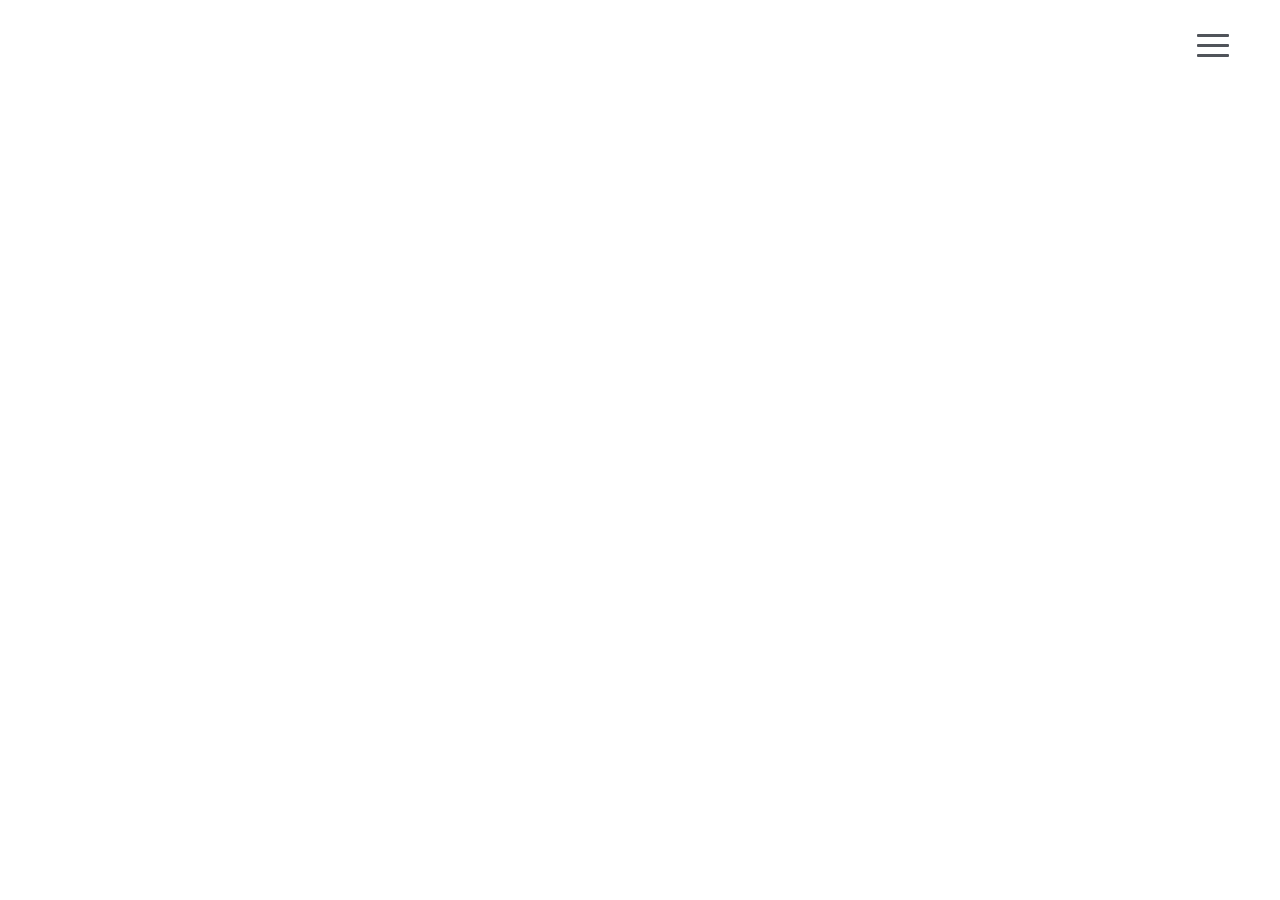
==== about.html @ 9ee44fa6 "portfolio" ====
<!DOCTYPE html>
<html lang="en">
<head>
    <meta charset="UTF-8">
    <meta name="viewport" content="width=device-width, initial-scale=1.0">
    <title>Document</title>
    <link rel="stylesheet" href="css/bootstrap.min.css">
    <link rel="stylesheet" href="css/style.css">
</head>
<body>
   <div class="container-fluid">
    <div id="nav-icon1">
        <span></span>
        <span></span>
        <span></span>
      </div>
<!-- nav icons ↑-->

      <div class="overlay" id="overlay">
        <ul>
            <li><a href="index.html">Home</a></li>
            <li><a class="active" href="about.html">About</a></li>
            <li><a href="portfolio.html">Portfolio</a></li>
            <li><a href="contact.html">Contact</a></li>
        </ul>
      </div>
  <!-- nav END -->
   </div>
   <script src="js/jquery-3.5.1.min.js"></script>
   <script src="js/popper.min.js"></script>
   <script src="js/bootstrap.min.js"></script>
   <script src="js/main.js"></script>
</body>
</html>
---- css/style.css ----
li{
    list-style: none;
}
a{
    text-decoration: none !important;
}

.container-fluid{
    padding: 0;
}
/* Hamburger button styles. */
/* nav */
#nav-icon1 {
    width: 32px;
    height: 30px;
    position: fixed;
    margin-top: 34px;
    right: 4vw;
    -webkit-transform: rotate(0deg);
    -moz-transform: rotate(0deg);
    -o-transform: rotate(0deg);
    transform: rotate(0deg);
    -webkit-transition: .5s ease-in-out;
    -moz-transition: .5s ease-in-out;
    -o-transition: .5s ease-in-out;
    transition: .5s ease-in-out;
    cursor: pointer;
    z-index: 999;
  }

  #nav-icon1 span {
    display: block;
    position: absolute;
    height: 3px;
    width: 100%;
    background: #50545a;
    border-radius: 1px;
    opacity: 1;
    left: 0;
    -webkit-transform: rotate(0deg);
    -moz-transform: rotate(0deg);
    -o-transform: rotate(0deg);
    transform: rotate(0deg);
    -webkit-transition: .25s ease-in-out;
    -moz-transition: .25s ease-in-out;
    -o-transition: .25s ease-in-out;
    transition: .25s ease-in-out;
  }


  #nav-icon1 span:nth-child(1) {
    top: 0px;
  }
  #nav-icon1 span:nth-child(2) {
    top: 10px;
  }
  #nav-icon1 span:nth-child(3) {
    top: 20px;
  }

  #nav-icon1.open span:nth-child(1) {
    top: 10px;
    -webkit-transform: rotate(135deg);
    -moz-transform: rotate(135deg);
    -o-transform: rotate(135deg);
    transform: rotate(135deg);
  }

  #nav-icon1.open span:nth-child(2) {
    opacity: 0;
    left: -60px;
  }

  #nav-icon1.open span:nth-child(3) {
    top: 10px;
    -webkit-transform: rotate(-135deg);
    -moz-transform: rotate(-135deg);
    -o-transform: rotate(-135deg);
    transform: rotate(-135deg);
  }

.overlay {
  display: flex;
  flex-direction: column;
  justify-content: center;
  position: fixed;
  background-color: rgba(0,0,0,.9);
  top: 0;
  left: 0;
  width: 100%;
  height: 0;
  overflow: hidden;
  z-index: 9;
  opacity: 0;
  visibility: hidden;
  -webkit-transition: .5s ease-in-out;
  -moz-transition: .5s ease-in-out;
  -o-transition: .5s ease-in-out;
  transition: .5s ease-in-out;
  align-items: center;
  z-index: 999;
}
.overlay.open {
  opacity: 1;
  visibility: visible;
  height: 100%;
}
.overlay ul li{
    margin: 1rem 0;
}
.overlay ul li a{
    font-size: 3rem;
    color: #fff;
}
.overlay a:hover  {
  color: rgba(255,255,255,.3);
}

.active{
  border-bottom: 2px solid #fff;
}
.banner_part {
  position: relative;
  z-index: 9;
  overflow: hidden;
  height: 100vh;
}

@media (max-width: 575px) {

  .banner_part {
    height: 650px;
    background-size: cover;
  }
}

@media only screen and (min-width: 576px) and (max-width: 767px) {

  .banner_part {
    height: 700px;
    background-size: cover;
  }
}

@media only screen and (min-width: 768px) and (max-width: 991px) {

  .banner_part {
    height: 700px;
    background-size: cover;
  }
}

@media only screen and (min-width: 991px) and (max-width: 1200px) {

  .banner_part {
    height: 700px;

  }
}

@media only screen and (min-width: 1200px) and (max-width: 1440px) {

  .banner_part {
    background-size: cover;
  }
}


@media (max-width: 991px) {

  .banner_part:after {
    display: none;
  }
}

@media only screen and (min-width: 991px) and (max-width: 1200px) {

  .banner_part:after {
    display: none;
  }
}


@media (max-width: 991px) {

  .banner_part:before {
    border-width: 0 0 120px 991px;
  }
}

@media only screen and (min-width: 991px) and (max-width: 1200px) {

  .banner_part:before {
    border-width: 0 0 120px 1200px;
  }
}


.banner_part .banner_text {
  display: table;
  width: 100%;
  padding-top: 50%;
}

.banner_part .banner_text .banner_text_iner {
  display: table-cell;
  vertical-align: middle;
}

@media (max-width: 575px) {

  .banner_part .banner_text {
    text-align: center;
    padding-top: 0px;
    height: 700px;
  }
}

@media only screen and (min-width: 576px) and (max-width: 767px) {

  .banner_part .banner_text {
    text-align: center;
    padding-top: 0px;
    height: 700px;
  }
}

@media only screen and (min-width: 768px) and (max-width: 991px) {

  .banner_part .banner_text {
    text-align: center;
    padding-top: 0px;
    height: 700px;
  }
}

@media only screen and (min-width: 991px) and (max-width: 1200px) {

  .banner_part .banner_text {
    height: 700px;
  }
}



@media (max-width: 991px) {

  .banner_part .banner_text h5 {
    margin-bottom: 0;
  }
}

.banner_part .banner_text h1 {
  font-size: 100px;
  margin-bottom: 30px;
  line-height: 1.273;
  color: #1f1b1b;
  text-transform: uppercase;
  position: relative;
  z-index: 1;
  letter-spacing:16px;
  text-align: left;
  left: 3%;
}
.banner_part .banner_text h2 {
  font-size: 40px;
  line-height: 1.273;
  color: #1f1b1b;
  text-transform: uppercase;
  position: relative;
  z-index: 1;
  letter-spacing:17px;
  text-align: left;
  left: 4%;
}

.banner_part .banner_text h1:after {
  position: absolute;
  content: "";
  left: 0;
  width: 100%;
  height: 25px;
  background-color: #8782ce;
  bottom: 13px;
  z-index: -1;
}

@media (max-width: 991px) {

  .banner_part .banner_text h1 {
    font-size: 40px;
    margin-bottom: 15px;
    line-height: 1.3;
    display: inline-block;
  }

  .banner_part .banner_text h1:after {
    position: absolute;
    content: "";
    left: 0;
    width: 100%;
    height: 10px;
    background-color: #8782ce;
    bottom: 8px;
    z-index: -1;
  }
}

@media only screen and (min-width: 991px) and (max-width: 1200px) {

  .banner_part .banner_text h1 {
    font-size: 40px;
    margin-bottom: 15px;
    line-height: 1.3;
    display: inline-block;
  }

  .banner_part .banner_text h1:after {
    position: relative;
    content: "";
    left: 0;
    width: 100%;
    height: 10px;
    background-color: #8782ce;
    bottom: 8px;
    z-index: -1;
  }
}

.banner_part .banner_text h1 span {
  color: #4438b7;
}
.banner_img_box{
  width:100%;
  height: 400px;
  position: absolute;
  background:#ccc;
  top: 40%;
  right: 3%;
  z-index: -1;
}
.menu-box{
  position: relative;
  padding-top: 20%;
}
.menu-box .row div a{
  color: #000;
  font-size: 24px;
}
#slide {
  position:relative;
  width:100%;
  height:100%;
  overflow:hidden;
}
#slide > div {
  position:absolute;
  top:0;
  left:0;
  width:100%;
  height:100%;
}
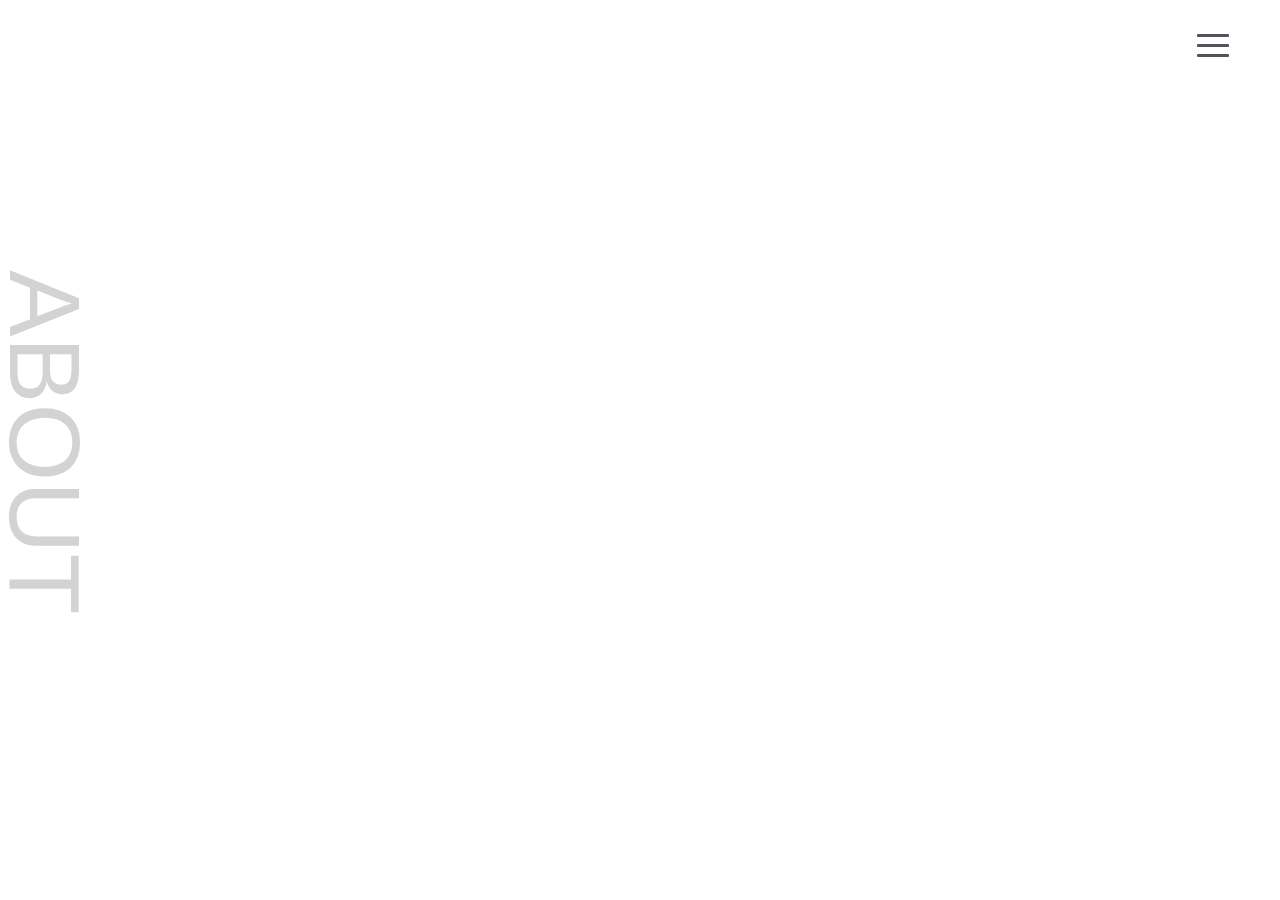
==== commit 75c05065: "portfolio" ====
--- a/about.html
+++ b/about.html
@@ -3,19 +3,20 @@
 <head>
     <meta charset="UTF-8">
     <meta name="viewport" content="width=device-width, initial-scale=1.0">
-    <title>Document</title>
+    <title>yunseungmin portfolio about</title>
     <link rel="stylesheet" href="css/bootstrap.min.css">
+    <link rel="stylesheet" href="css/fontawesome.min.css">
+    <link href="https://unpkg.com/aos@2.3.1/dist/aos.css" rel="stylesheet">
+    <link rel="stylesheet" href="css/swiper.min.css">
     <link rel="stylesheet" href="css/style.css">
 </head>
 <body>
-   <div class="container-fluid">
     <div id="nav-icon1">
         <span></span>
         <span></span>
         <span></span>
       </div>
 <!-- nav icons ↑-->
-
       <div class="overlay" id="overlay">
         <ul>
             <li><a href="index.html">Home</a></li>
@@ -25,10 +26,23 @@
         </ul>
       </div>
   <!-- nav END -->
-   </div>
+  <section class="about_part">
+    <div class="container-fluid">
+      <div class="row">
+        <div class="sec-title">
+          <h1>ABOUT</h1>
+        </div>
+      </div>
+    </div>
+
+    </div>
+  </section>
    <script src="js/jquery-3.5.1.min.js"></script>
    <script src="js/popper.min.js"></script>
    <script src="js/bootstrap.min.js"></script>
+   <script src="js/fontawesome.min.js"></script>
+   <script src="https://unpkg.com/aos@2.3.1/dist/aos.js"></script>
+   <script src="js/swiper.min.js"></script>
    <script src="js/main.js"></script>
 </body>
 </html>--- a/css/style.css
+++ b/css/style.css
@@ -45,6 +45,7 @@
     -moz-transition: .25s ease-in-out;
     -o-transition: .25s ease-in-out;
     transition: .25s ease-in-out;
+    z-index: 999;
   }
 
 
@@ -64,6 +65,7 @@
     -moz-transform: rotate(135deg);
     -o-transform: rotate(135deg);
     transform: rotate(135deg);
+    background: #fff;
   }
 
   #nav-icon1.open span:nth-child(2) {
@@ -77,6 +79,7 @@
     -moz-transform: rotate(-135deg);
     -o-transform: rotate(-135deg);
     transform: rotate(-135deg);
+    background: #fff;
   }
 
 .overlay {
@@ -98,7 +101,7 @@
   -o-transition: .5s ease-in-out;
   transition: .5s ease-in-out;
   align-items: center;
-  z-index: 999;
+  z-index: 998;
 }
 .overlay.open {
   opacity: 1;
@@ -330,14 +333,15 @@
 .banner_part .banner_text h1 span {
   color: #4438b7;
 }
-.banner_img_box{
-  width:100%;
-  height: 400px;
-  position: absolute;
-  background:#ccc;
-  top: 40%;
-  right: 3%;
+.banner_slide_box{
+  position: relative;
   z-index: -1;
+  height: 300px;
+  top: 250px;
+}
+.banner_slide{
+  width: 100%;
+  height: 100%;
 }
 .menu-box{
   position: relative;
@@ -359,4 +363,28 @@
   left:0;
   width:100%;
   height:100%;
+}
+.back{
+  position:absolute;
+  opacity: 0.15;
+  right: 55%;
+  top: -50%;
+  z-index: -1;
+  cursor: pointer;
+}
+.sec-title h1{
+  position:fixed;
+  margin: 0;
+  font-size:100px;
+  top: 30%;
+  opacity: 0.2;
+  writing-mode: vertical-lr;
+}
+.portfolio_part .sec-title h1{
+  top: 25%;
+  position:fixed;
+  margin: 0;
+  font-size:100px;
+  opacity: 0.2;
+  writing-mode: vertical-lr;
 }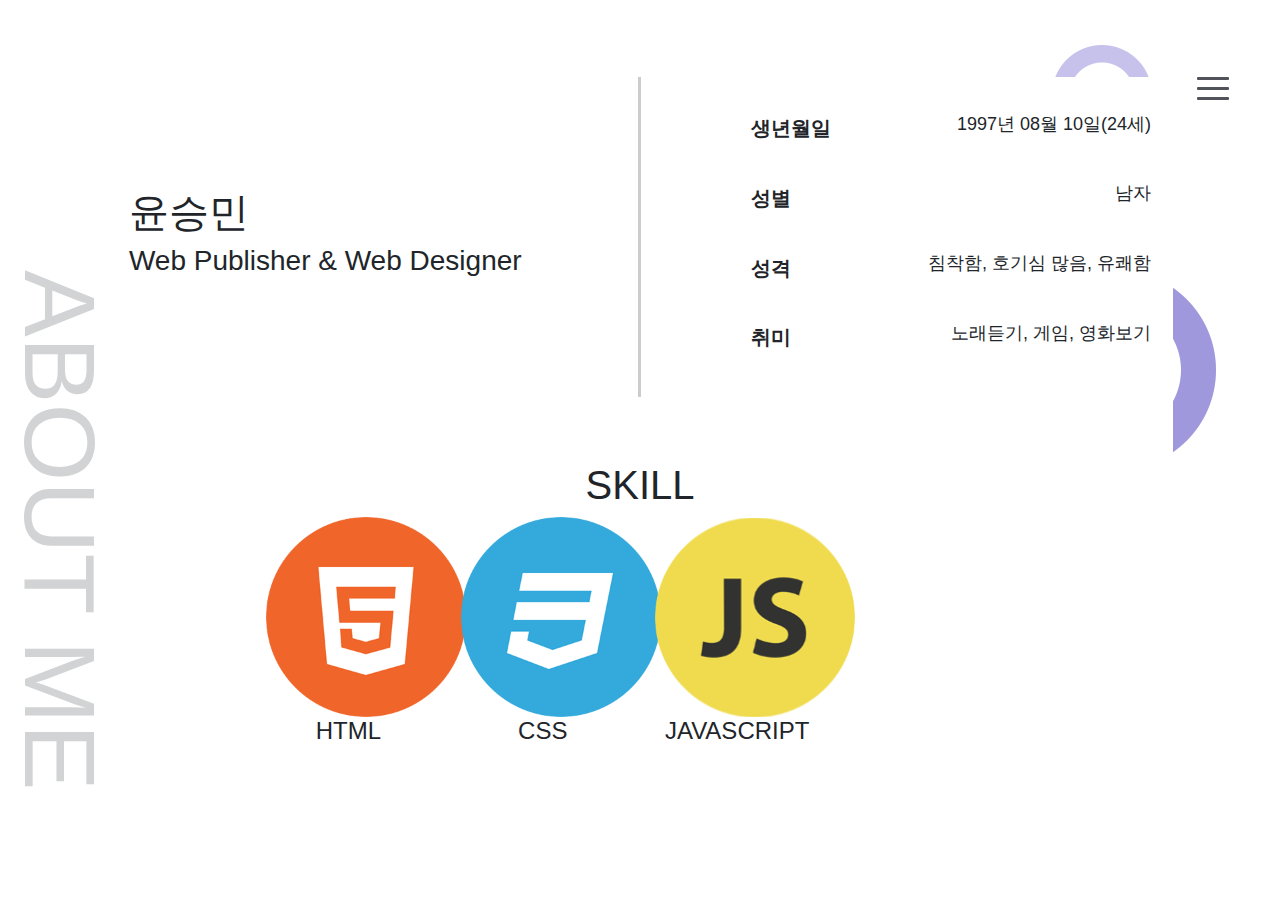
==== commit 37dea6b5: "portfolio" ====
--- a/about.html
+++ b/about.html
@@ -26,15 +26,100 @@
         </ul>
       </div>
   <!-- nav END -->
+  <div class="fixed_wrapper_1">
+
+    <img src="images/fixed-bg1.png" alt="" class="fixed_item_01">
+    
+    </div>
+    
+    <div class="fixed_wrapper_2">
+    
+    <img src="images/fixed-bg2.png" alt="" class="fixed_item_02">
+    
+    </div>
+    
+    <div class="fixed_wrapper_3">
+    
+    <img src="images/fixed-bg1.png" alt="" class="fixed_item_03">
+    
+    </div>
+    
+    <div class="fixed_wrapper_4">
+    
+    <img src="images/fixed-bg1.png" alt="" class="fixed_item_04">
+    
+    </div>
+    <div class="fixed_wrapper_5">
+    
+      <img src="images/fixed-bg2.png" alt="" class="fixed_item_05">
+      
+      </div>
+      <div class="fixed_wrapper_6">
+    
+        <img src="images/fixed-bg2.png" alt="" class="fixed_item_06">
+        
+        </div>
   <section class="about_part">
     <div class="container-fluid">
-      <div class="row">
-        <div class="sec-title">
-          <h1>ABOUT</h1>
+      <div class="sec-title">
+        <h1>ABOUT ME</h1>
+      </div>
+    </div>
+    <div class="container-fluid">
+      <div class="col-lg-10 about_main">
+        <div class="row">
+          <div class="col-lg-5 name">
+            <h1>윤승민</h1>
+            <h3>Web Publisher & Web Designer</h3>
+          </div>
+          <div class="col-lg-2">
+            <div class="center_line"></div>
+          </div>
+          <div class="col-lg-5 about_text_box">
+            <div class="about_text">
+              <h5 class="bold">생년월일</h5>
+              <p>1997년 08월 10일(24세)</p>
+            </div>
+            <div class="about_text">
+              <h5 class="bold">성별</h5>
+              <p>남자</p>
+            </div>
+            <div class="about_text">
+              <h5 class="bold">성격</h5>
+              <p>침착함, 호기심 많음, 유쾌함</p>
+            </div>
+            <div class="about_text">
+              <h5 class="bold">취미</h5>
+              <p>노래듣기, 게임, 영화보기</p>
+            </div>
+          </div>
         </div>
       </div>
-    </div>
-
+      <div class="col-lg-10 skill_box">
+        <div class="col-lg-12 text-center">
+          <h1>SKILL</h1>
+        </div>
+        <div class="col-lg-9 skill text-center">
+          <div class="row">
+            <div class="col-lg-3">
+              <img src="images/html.png" alt="">
+              <h4>HTML</h4>
+              <p></p>
+            </div>
+            <div class="col-lg-3">
+              <img src="images/css.png" alt="">
+              <h4>CSS</h4>
+              <p></p>
+            </div>
+            <div class="col-lg-3">
+              <img src="images/javascript.png" alt="">
+              <h4>JAVASCRIPT</h4>
+              <p></p>
+            </div>
+            <div class="col-lg-3"></div>
+          </div>
+        </div>
+      </div>
     </div>
   </section>
    <script src="js/jquery-3.5.1.min.js"></script>
--- a/css/style.css
+++ b/css/style.css
@@ -14,7 +14,6 @@
     width: 32px;
     height: 30px;
     position: fixed;
-    margin-top: 34px;
     right: 4vw;
     -webkit-transform: rotate(0deg);
     -moz-transform: rotate(0deg);
@@ -330,9 +329,6 @@
   }
 }
 
-.banner_part .banner_text h1 span {
-  color: #4438b7;
-}
 .banner_slide_box{
   position: relative;
   z-index: -1;
@@ -387,4 +383,199 @@
   font-size:100px;
   opacity: 0.2;
   writing-mode: vertical-lr;
-}+}
+.fixed_wrapper_1 {
+  position: fixed;
+  left: 50%;
+  top: 30%;
+  z-index: -1;
+  animation: fixed1 alternate infinite 80s;
+}
+
+.fixed_wrapper_2 {
+  position: fixed;
+  left: 10%;
+  top: 10%;
+  z-index: -1;
+  animation: fixed2 alternate infinite 60s;
+}
+
+.fixed_wrapper_3 {
+  position: fixed;
+  right: 60%;
+  top: 75%;
+  z-index: -1;
+  animation: fixed3 alternate infinite 40s;
+}
+
+.fixed_wrapper_4 {
+  position: fixed;
+  right: 10%;
+  top: 5%;
+  z-index: -1;
+  animation: fixed4 alternate infinite 60s;
+}
+.fixed_wrapper_5 {
+  position: fixed;
+  right: 5%;
+  top: 30%;
+  z-index: -1;
+  animation: fixed5 alternate infinite 50s;
+}
+.fixed_wrapper_6 {
+  position: fixed;
+  right: 5%;
+  top: 30%;
+  z-index: -1;
+  animation: fixed6 alternate infinite 40s;
+}
+@keyframes fixed1 {
+  from {
+    left: 10%;
+    transform: rotate(0deg);
+  }
+
+  to {
+    left: 100%;
+    top: 0%;
+    transform: rotate(360deg);
+  }
+}
+
+@keyframes fixed2 {
+  from {
+    left: 0;
+    top: 100%;
+    transform: rotate(0deg);
+  }
+
+  to {
+    left: 40%;
+    top: 10%;
+    transform: rotate(-360deg);
+  }
+}
+
+@keyframes fixed3 {
+  from {
+    right: 20%;
+    top: 70%;
+    transform: rotate(0deg);
+  }
+
+  to {
+    right: 100%;
+    top: 10%;
+    transform: rotate(360deg);
+  }
+}
+
+@keyframes fixed4 {
+  from {
+    right: 0;
+    top: 0;
+    transform: rotate(0deg);
+  }
+
+  to {
+    right: 100%;
+    top: 100%;
+    transform: rotate(-360deg);
+  }
+}
+@keyframes fixed5 {
+  from {
+    right: 20%;
+    transform: rotate(0deg);
+  }
+
+  to {
+    right: 45%;
+    top: 100%;
+    transform: rotate(-360deg);
+  }
+}
+@keyframes fixed6 {
+  from {
+    right: 60%;
+    top: 80%;
+    transform: rotate(0deg);
+  }
+
+  to {
+    right: 20%;
+    top: 0;
+    transform: rotate(-360deg);
+  }
+}
+.name{
+  margin: 0;
+  display: flex;
+  flex-direction: column;
+  justify-content:center;
+}
+.name h1{
+  padding: 0 5%;
+}
+.name h3{
+  padding: 0 5%;
+  font-weight: 300;
+}
+.about_text_box{
+  margin: 0;
+  padding: 5%;
+  display: flex;
+  flex-direction: column;
+  justify-content: center;
+}
+.about_text{
+  margin: 3% 0 !important;
+  padding: 0 5% !important;
+}
+.about_text h5{
+  font-weight: 600;
+}
+.about_text p{
+  font-size:18px;
+}
+.about_text{
+  display: flex;
+  justify-content: space-between;
+  align-items: center;
+}
+.about_main{
+  background:#fff;
+  padding: 0;
+  margin: 6% auto 0;
+  padding-bottom: 5%;
+}
+.about_main .row{
+  margin: 0;
+}
+.about_main div{
+  padding: 0;
+}
+.about_main div img{
+  width: 100px;
+  height: 100px;
+}
+.center_line{
+  width: 3px;
+  height: 320px;
+  background:#ccc;
+  margin: 0 auto;
+}
+.skill_box{
+  background:#fff;
+  margin: 0 auto !important;
+  padding-bottom: 5%;
+}
+.skill{
+  margin: 0 auto;
+}
+
+
+
+
+
+
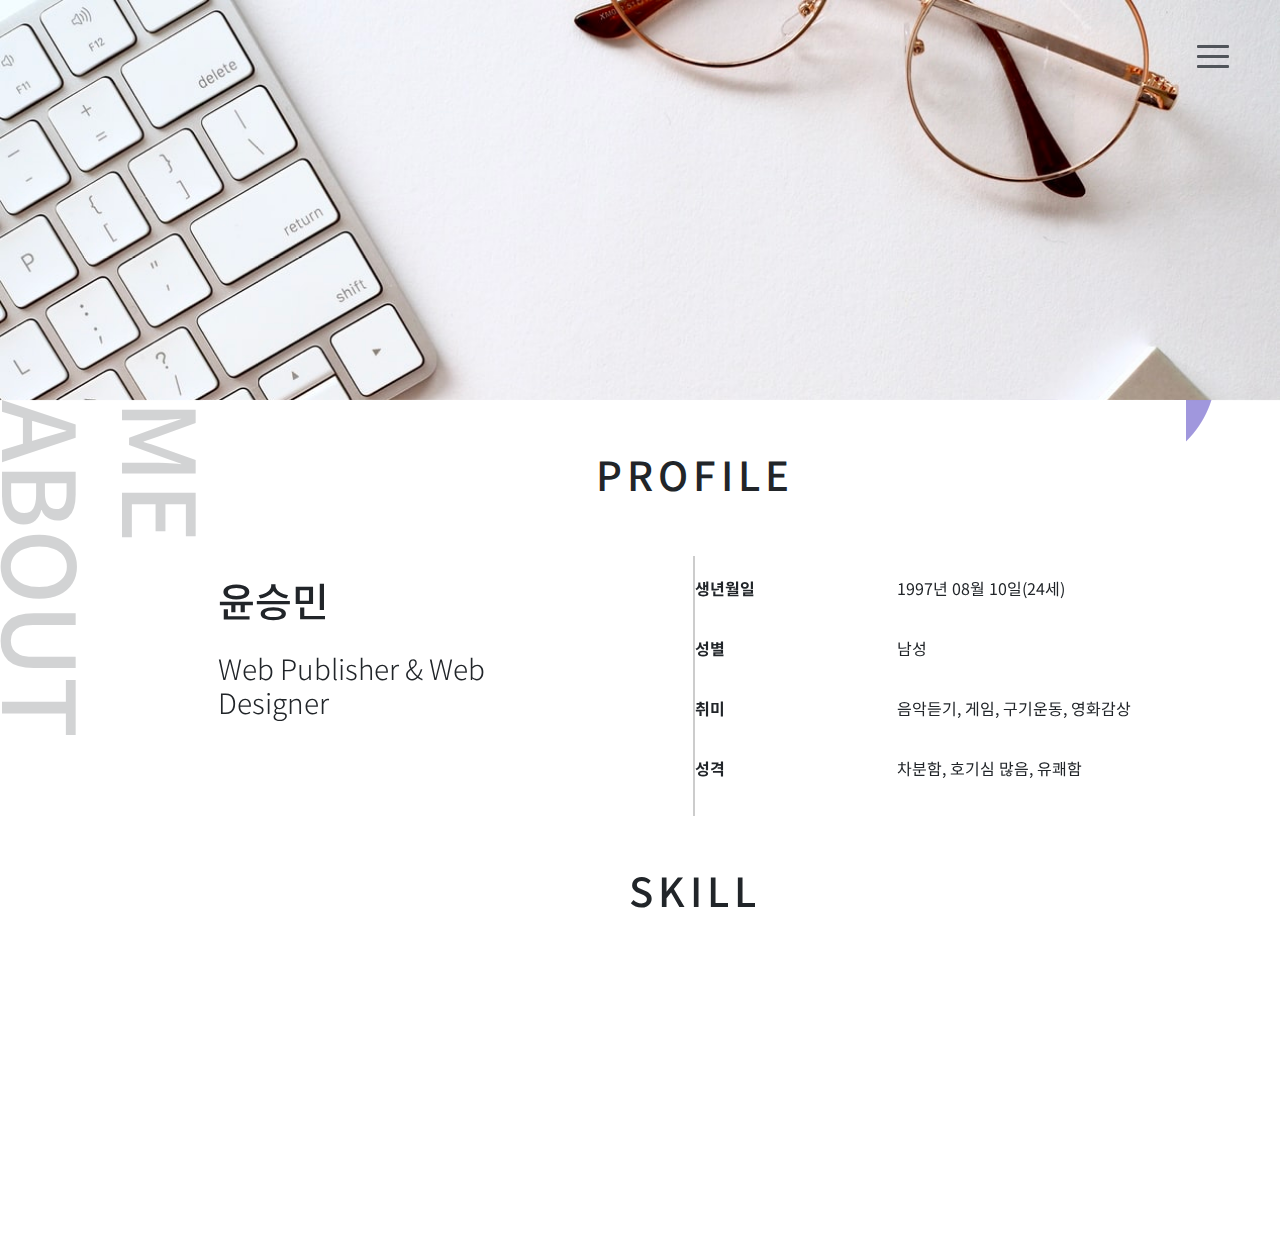
==== commit 3e9c63ee: "portfolio" ====
--- a/about.html
+++ b/about.html
@@ -59,67 +59,76 @@
         <img src="images/fixed-bg2.png" alt="" class="fixed_item_06">
         
         </div>
+  <header>
+    <div class="container-fluid about_bg">
+
+    </div>
+  </header>
   <section class="about_part">
     <div class="container-fluid">
-      <div class="sec-title">
-        <h1>ABOUT ME</h1>
-      </div>
-    </div>
-    <div class="container-fluid">
-      <div class="col-lg-10 about_main">
+      <div class="row">
+        <div class="col-lg-2" style="padding:0;">
+          <div class="sec-title">
+            <h1>ABOUT ME</h1>
+          </div>
+        </div>
+        <div class="col-lg-9 about_box">
+          <div class="col-lg-12 text-center">
+          <h1>PROFILE</h1>
+        </div>
         <div class="row">
           <div class="col-lg-5 name">
             <h1>윤승민</h1>
             <h3>Web Publisher & Web Designer</h3>
           </div>
-          <div class="col-lg-2">
-            <div class="center_line"></div>
+          <div class="col-lg-1 center_box">
+            
           </div>
-          <div class="col-lg-5 about_text_box">
-            <div class="about_text">
-              <h5 class="bold">생년월일</h5>
+          <div class="col-lg-6 profile">
+            <div class="profile01">
+              <p>생년월일</p>
               <p>1997년 08월 10일(24세)</p>
             </div>
-            <div class="about_text">
-              <h5 class="bold">성별</h5>
-              <p>남자</p>
+            <div class="profile02">
+              <p>성별</p>
+              <p>남성</p>
             </div>
-            <div class="about_text">
-              <h5 class="bold">성격</h5>
-              <p>침착함, 호기심 많음, 유쾌함</p>
+            <div class="profile03">
+              <p>취미</p>
+              <p>음악듣기, 게임, 구기운동, 영화감상</p>
             </div>
-            <div class="about_text">
-              <h5 class="bold">취미</h5>
-              <p>노래듣기, 게임, 영화보기</p>
+            <div class="profile04">
+              <p>성격</p>
+              <p>차분함, 호기심 많음, 유쾌함</p>
             </div>
           </div>
         </div>
-      </div>
-      <div class="col-lg-10 skill_box">
         <div class="col-lg-12 text-center">
           <h1>SKILL</h1>
         </div>
-        <div class="col-lg-9 skill text-center">
-          <div class="row">
-            <div class="col-lg-3">
-              <img src="images/html.png" alt="">
-              <h4>HTML</h4>
-              <p></p>
-            </div>
-            <div class="col-lg-3">
-              <img src="images/css.png" alt="">
-              <h4>CSS</h4>
-              <p></p>
-            </div>
-            <div class="col-lg-3">
-              <img src="images/javascript.png" alt="">
-              <h4>JAVASCRIPT</h4>
-              <p></p>
-            </div>
-            <div class="col-lg-3"></div>
+        <div class="row skill_box text-center">
+          <div class="col-lg-3" data-aos="fade-up" data-aos-delay="100" data-aos-duration="500">
+            <h4 class="skill01">HTML</h4>
+            <img src="images/html.png" alt="" class="img01">
+            <p></p>
+          </div>
+          <div class="col-lg-3" data-aos="fade-up" data-aos-delay="200" data-aos-duration="500">
+            <h4 class="skill02">CSS</h4>
+            <img src="images/css.png" alt="" class="img02">
+            
+          </div>
+          <div class="col-lg-3" data-aos="fade-up" data-aos-delay="300" data-aos-duration="500">
+            <h4 class="skill03">JAVASCRIPT</h4>
+            <img src="images/javascript.png" alt="" class="img03">
+            
+          </div>
+          <div class="col-lg-3" data-aos="fade-up" data-aos-delay="400" data-aos-duration="500">
+            <h4 class="skill04">JQUERY</h4>
+            <img src="images/jquery.png" alt="" class="img04">
           </div>
         </div>
       </div>
+    </div>
     </div>
   </section>
    <script src="js/jquery-3.5.1.min.js"></script>
@@ -129,5 +138,8 @@
    <script src="https://unpkg.com/aos@2.3.1/dist/aos.js"></script>
    <script src="js/swiper.min.js"></script>
    <script src="js/main.js"></script>
+   <script>
+    AOS.init();
+  </script>
 </body>
 </html>--- a/css/style.css
+++ b/css/style.css
@@ -1,3 +1,8 @@
+@import url('https://fonts.googleapis.com/css2?family=Noto+Sans+KR:wght@100;300;400;500;700;900&display=swap');
+
+*{
+  font-family: 'Noto Sans KR', sans-serif;
+}
 li{
     list-style: none;
 }
@@ -15,6 +20,7 @@
     height: 30px;
     position: fixed;
     right: 4vw;
+    top: 5%;
     -webkit-transform: rotate(0deg);
     -moz-transform: rotate(0deg);
     -o-transform: rotate(0deg);
@@ -369,10 +375,9 @@
   cursor: pointer;
 }
 .sec-title h1{
-  position:fixed;
   margin: 0;
   font-size:100px;
-  top: 30%;
+  position:fixed;
   opacity: 0.2;
   writing-mode: vertical-lr;
 }
@@ -508,74 +513,58 @@
     transform: rotate(-360deg);
   }
 }
+.about_bg{
+  width: 100%;
+  height: 400px;
+  background: url(../images/about.jpg) no-repeat;
+  background-size: cover;
+}
+.about_box{
+  width: 100% !important;
+  background: #fff;
+  padding: 0;
+  padding-bottom: 50px;
+}
+.about_box div h1{
+  letter-spacing:5px;
+  padding: 50px 0;
+}
 .name{
-  margin: 0;
+  padding: 0 30px !important;
+}
+.name h1{
+  padding: 20px 0 !important;
+  letter-spacing: 0 !important;
+}
+.name h3{
+  font-weight: 300;
+}
+.center_box{
+  padding: 0;
+  border-right: 2px solid #ccc;
+  box-sizing: border-box;
+}
+.profile{
+  padding: 10px 0;
+}
+.profile div{
   display: flex;
-  flex-direction: column;
-  justify-content:center;
-}
-.name h1{
-  padding: 0 5%;
-}
-.name h3{
-  padding: 0 5%;
-  font-weight: 300;
-}
-.about_text_box{
-  margin: 0;
-  padding: 5%;
-  display: flex;
-  flex-direction: column;
-  justify-content: center;
-}
-.about_text{
-  margin: 3% 0 !important;
-  padding: 0 5% !important;
-}
-.about_text h5{
-  font-weight: 600;
-}
-.about_text p{
-  font-size:18px;
-}
-.about_text{
-  display: flex;
-  justify-content: space-between;
-  align-items: center;
-}
-.about_main{
-  background:#fff;
-  padding: 0;
-  margin: 6% auto 0;
-  padding-bottom: 5%;
-}
-.about_main .row{
-  margin: 0;
-}
-.about_main div{
-  padding: 0;
-}
-.about_main div img{
-  width: 100px;
-  height: 100px;
-}
-.center_line{
-  width: 3px;
-  height: 320px;
-  background:#ccc;
+  padding: 10px 0;
+}
+.profile div p:nth-child(1){
+  width: 40%;
+  font-weight: bold;
+}
+.skill_box div img{
+  width: 70px;
+  height: 70px;
   margin: 0 auto;
 }
-.skill_box{
-  background:#fff;
-  margin: 0 auto !important;
-  padding-bottom: 5%;
-}
-.skill{
-  margin: 0 auto;
-}
-
-
-
-
-
-
+.skill_box div h4{
+  padding: 20px 0;
+}
+
+
+
+
+
